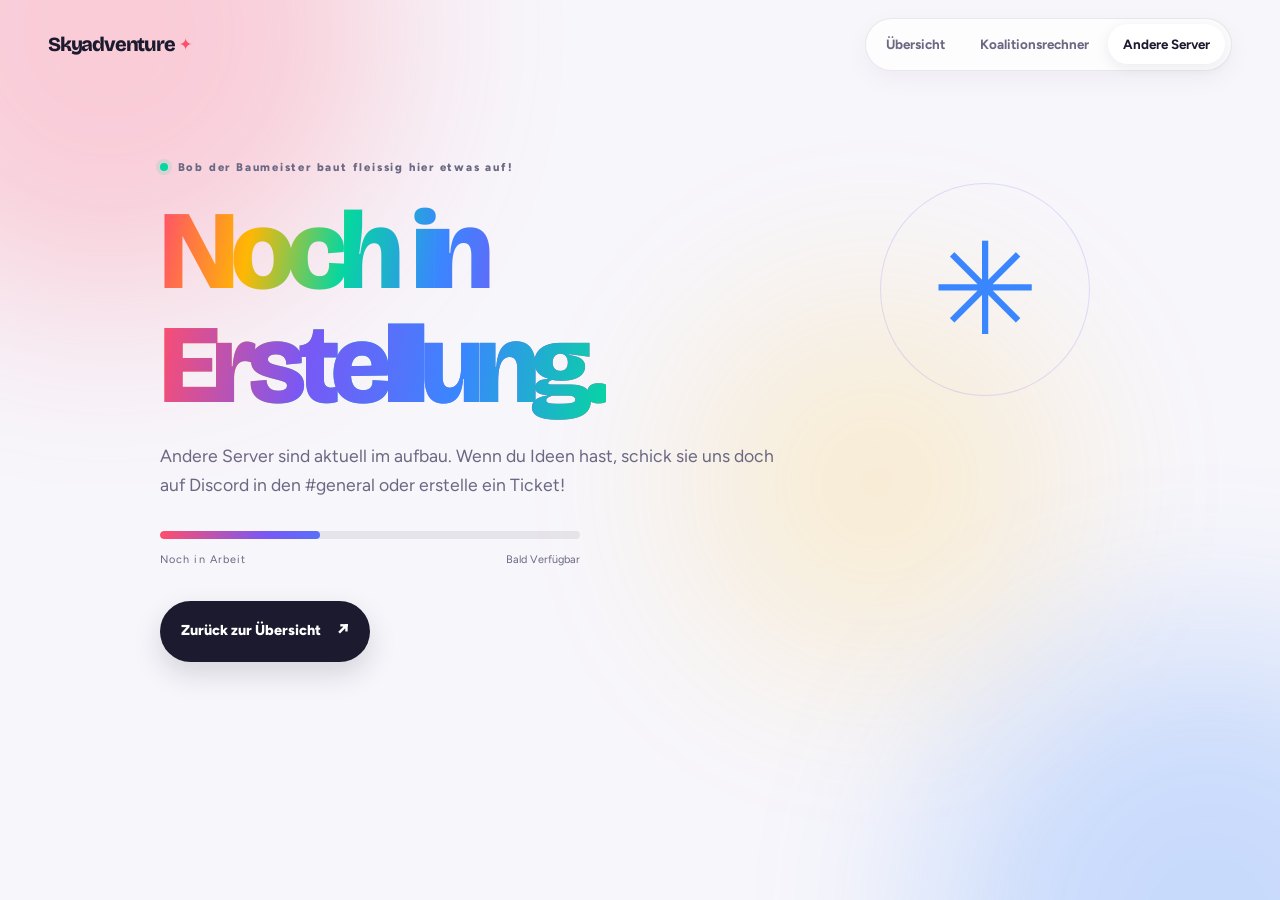
==== build.html @ 4685f1a4 "Add files via upload" ====
<!DOCTYPE html>
<html lang="de">
<head>
  <meta charset="UTF-8">
  <meta name="viewport" content="width=device-width, initial-scale=1">
  <title>Build in progress · Skyadventure</title>
  <link rel="preconnect" href="https://fonts.googleapis.com">
  <link rel="preconnect" href="https://fonts.gstatic.com" crossorigin>
  <link href="https://fonts.googleapis.com/css2?family=Bricolage+Grotesque:opsz,wght@12..96,400;12..96,600;12..96,800&family=Figtree:wght@400;500;600&display=swap" rel="stylesheet">
  <link rel="stylesheet" href="style.css">
</head>
<body class="build-page">
  <nav class="site-nav" aria-label="Hauptnavigation">
    <a class="nav-brand" href="index.html" aria-label="Skyadventure Homepage">Skyadventure<span>✦</span></a>
    <div class="nav-links">
      <a href="index.html" class="nav-link">Übersicht</a>
      <a href="koalitionsrechner.html" class="nav-link">Koalitionsrechner</a>
      <a href="build.html" class="nav-link active" aria-current="page">Andere Server</a>
    </div>
  </nav>
  <div class="blobs" aria-hidden="true"><span class="blob b1"></span><span class="blob b2"></span><span class="blob b3"></span></div>
  <main class="build-content">
    <div class="build-mark" aria-hidden="true"><span>✳</span></div>
    <span class="eyebrow"><span class="eyebrow-dot"></span> Bob der Baumeister baut fleissig hier etwas auf!</span>
    <h1 class="title">Noch in<br><span class="title-accent">Erstellung.</span></h1>
    <p class="lead">Andere Server sind aktuell im aufbau. Wenn du Ideen hast, schick sie uns doch auf Discord in den #general oder erstelle ein Ticket!</p>
    <div class="progress-track" aria-label="Development in progress"><span></span></div>
    <div class="build-meta"><span>Noch in Arbeit</span><span>Bald Verfügbar</span></div>
    <a class="primary-link" href="index.html">Zurück zur Übersicht <span aria-hidden="true">↗</span></a>
  </main>
</body>
</html>
---- style.css ----
/* =========================================================
   SKYADVENTURE — GESAMTES STYLESHEET
   Homepage, Build-Seite, Discord-CTA und Koalitionsrechner
   ========================================================= */

:root {
  --bg: #f7f6fb;
  --ink: #1b1a2e;
  --ink-soft: #6a6882;
  --card: rgba(255, 255, 255, 0.76);
  --line: rgba(27, 26, 46, 0.09);

  --c1: #ff4d6d;
  --c2: #ffb703;
  --c3: #3a86ff;
  --c4: #06d6a0;
  --purple: #7958f5;
  --discord: #5865f2;

  --radius: 26px;
  --font-display: "Bricolage Grotesque", "Segoe UI", system-ui, sans-serif;
  --font-body: "Figtree", "Segoe UI", system-ui, sans-serif;
  --ease: cubic-bezier(0.22, 1, 0.36, 1);
  --shadow-soft: 0 24px 60px -38px rgba(39, 31, 77, 0.32);
}

/* ---------- Reset & Grundlayout ---------- */
*,
*::before,
*::after {
  box-sizing: border-box;
}

html {
  -webkit-text-size-adjust: 100%;
  scroll-behavior: smooth;
  scroll-padding-top: 1.5rem;
}

body {
  min-height: 100vh;
  margin: 0;
  overflow-x: hidden;
  background: var(--bg);
  color: var(--ink);
  font-family: var(--font-body);
  font-size: 1rem;
  line-height: 1.65;
  -webkit-font-smoothing: antialiased;
}

img,
svg {
  max-width: 100%;
}

img {
  height: auto;
}

button,
a {
  -webkit-tap-highlight-color: transparent;
}

a {
  color: inherit;
}

button,
input,
textarea,
select {
  font: inherit;
}

:focus-visible {
  outline: 3px solid var(--c3);
  outline-offset: 4px;
}

::selection {
  color: #fff;
  background: var(--purple);
}

/* ---------- Sanfter, farbiger Hintergrund ---------- */
.blobs {
  position: fixed;
  z-index: 0;
  inset: 0;
  overflow: hidden;
  pointer-events: none;
}

.blob {
  position: absolute;
  width: 43vmax;
  height: 43vmax;
  border-radius: 50%;
  filter: blur(95px);
  opacity: 0.25;
  animation: blob-drift 30s ease-in-out infinite alternate;
  will-change: transform;
}

.b1 {
  top: -19vmax;
  left: -13vmax;
  background: var(--c1);
}

.b2 {
  right: -16vmax;
  bottom: -23vmax;
  background: var(--c3);
  animation-duration: 36s;
}

.b3 {
  top: 33%;
  left: 54%;
  width: 29vmax;
  height: 29vmax;
  background: var(--c2);
  opacity: 0.16;
  animation-duration: 42s;
}

@keyframes blob-drift {
  from { transform: translate3d(0, 0, 0) scale(1); }
  to { transform: translate3d(4vmax, 3vmax, 0) scale(1.09); }
}

@keyframes fade-up {
  from { opacity: 0; transform: translateY(16px); }
  to { opacity: 1; transform: translateY(0); }
}

@keyframes title-in {
  from { opacity: 0; transform: translateY(18px) scale(0.985); }
  to { opacity: 1; transform: translateY(0) scale(1); }
}

/* Farbübergang für Verlaufstext: Der gesamte Verlauf verändert sanft
   seinen Farbton, statt als sichtbarer Streifen über die Buchstaben zu wandern. */
@keyframes gradient-flow {
  from { filter: hue-rotate(0deg); }
  to   { filter: hue-rotate(360deg); }
}

@keyframes soft-pulse {
  0%, 100% { box-shadow: 0 0 0 0 rgba(6, 214, 160, 0); }
  50% { box-shadow: 0 0 0 7px rgba(6, 214, 160, 0.09); }
}

/* ---------- Navigation — auf allen Seiten ---------- */
.site-nav {
  position: relative;
  z-index: 10;
  display: flex;
  align-items: center;
  justify-content: space-between;
  gap: 1rem;
  width: min(100%, 1320px);
  margin: 0 auto;
  padding: 1.1rem clamp(1rem, 4vw, 3rem);
  animation: fade-up 650ms var(--ease) both;
}

.nav-brand,
.footer-brand {
  display: inline-flex;
  align-items: center;
  gap: 0.26rem;
  color: var(--ink);
  font-family: var(--font-display);
  font-size: 1.25rem;
  font-weight: 800;
  letter-spacing: -0.06em;
  text-decoration: none;
  white-space: nowrap;
}

.nav-brand span,
.footer-brand span {
  color: var(--c1);
  font-size: 0.82em;
  transition: transform 250ms var(--ease), color 250ms ease;
}

.nav-brand:hover span,
.footer-brand:hover span {
  color: var(--purple);
  transform: rotate(25deg) scale(1.15);
}

.nav-links {
  display: flex;
  align-items: center;
  gap: 0.25rem;
  padding: 0.35rem;
  border: 1px solid var(--line);
  border-radius: 999px;
  background: rgba(255, 255, 255, 0.72);
  box-shadow: 0 8px 26px rgba(39, 31, 77, 0.045);
  backdrop-filter: blur(16px);
  -webkit-backdrop-filter: blur(16px);
}

.nav-link {
  display: inline-flex;
  align-items: center;
  justify-content: center;
  min-height: 39px;
  padding: 0.55rem 0.95rem;
  border-radius: 999px;
  color: var(--ink-soft);
  font-size: 0.84rem;
  font-weight: 700;
  text-decoration: none;
  transition: color 200ms ease, background 200ms ease, transform 200ms var(--ease), box-shadow 200ms ease;
}

.nav-link:hover {
  color: var(--ink);
  background: rgba(27, 26, 46, 0.055);
  transform: translateY(-1px);
}

.nav-link.active {
  color: var(--ink);
  background: #fff;
  box-shadow: 0 4px 15px rgba(27, 26, 46, 0.08);
}

/* ---------- Allgemeine Seitencontainer ---------- */
.page,
.home-content,
.build-content {
  position: relative;
  z-index: 1;
  width: min(100%, 1160px);
  margin: 0 auto;
  padding: 2.5rem 1.25rem 3.5rem;
}

.calculator-page .page {
  width: min(100%, 1040px);
  padding-top: clamp(1.2rem, 4vw, 3rem);
}

/* ---------- Typografie & Titel ---------- */
.hero {
  margin-bottom: 2.5rem;
  text-align: center;
}

.title {
  margin: 0 0 1rem;
  font-family: var(--font-display);
  font-size: clamp(2.6rem, 7.2vw, 5rem);
  font-weight: 800;
  line-height: 1.02;
  letter-spacing: -0.055em;
  background: linear-gradient(100deg, var(--c1), var(--c2), var(--c4), var(--c3), var(--purple), var(--c1));
  background-size: 100% 100%;
  -webkit-background-clip: text;
  background-clip: text;
  color: transparent;
  animation: title-in 850ms var(--ease) both, gradient-flow 15s linear 850ms infinite;
}

.lead {
  max-width: 36rem;
  margin: 0 auto;
  color: var(--ink-soft);
  animation: fade-up 800ms var(--ease) 160ms both;
}

/* ---------- Homepage / Hero ---------- */
.home-content {
  max-width: 1200px;
  padding-top: 1.2rem;
}

.home-hero {
  padding-top: clamp(1rem, 4vw, 3.4rem);
  text-align: center;
}

.eyebrow {
  display: inline-flex;
  align-items: center;
  gap: 0.6rem;
  color: var(--ink-soft);
  font-size: 0.7rem;
  font-weight: 800;
  letter-spacing: 0.16em;
  animation: fade-up 650ms var(--ease) both;
}

.eyebrow-dot {
  width: 0.5rem;
  height: 0.5rem;
  flex: 0 0 0.5rem;
  border-radius: 50%;
  background: var(--c4);
  box-shadow: 0 0 0 4px rgba(6, 214, 160, 0.13);
  animation: soft-pulse 3s ease-in-out infinite;
}

.home-hero .title,
.build-content .title {
  margin: 1.1rem 0 1.2rem;
  font-size: clamp(3.2rem, 9vw, 7rem);
  letter-spacing: -0.065em;
}

.title-accent {
  background: linear-gradient(100deg, var(--c1), var(--purple), var(--c3), var(--c4));
  background-size: 100% 100%;
  -webkit-background-clip: text;
  background-clip: text;
  color: transparent;
  animation: gradient-flow 12s linear infinite;
}

/* In der Homepage-Hauptüberschrift reicht eine Animation am gesamten Titel. */
.home-hero .title-accent {
  animation: none;
}

.home-hero .lead,
.build-content .lead {
  max-width: 41rem;
  font-size: clamp(1rem, 1.6vw, 1.1rem);
}

.hero-actions {
  display: flex;
  flex-wrap: wrap;
  align-items: center;
  justify-content: center;
  gap: 1rem 1.4rem;
  margin: 1.8rem 0 3rem;
  animation: fade-up 750ms var(--ease) 250ms both;
}

.primary-link {
  display: inline-flex;
  align-items: center;
  justify-content: center;
  gap: 1rem;
  padding: 0.9rem 1.25rem;
  border: 1px solid rgba(27, 26, 46, 0.05);
  border-radius: 999px;
  background: var(--ink);
  color: #fff;
  font-size: 0.9rem;
  font-weight: 800;
  text-decoration: none;
  box-shadow: 0 12px 28px rgba(27, 26, 46, 0.15);
  transition: transform 220ms var(--ease), box-shadow 220ms ease, background 220ms ease;
}

.primary-link:hover {
  transform: translateY(-3px);
  background: #302d4d;
  box-shadow: 0 17px 32px rgba(27, 26, 46, 0.2);
}

.primary-link span {
  font-size: 1.15rem;
  transition: transform 200ms var(--ease);
}

.primary-link:hover span {
  transform: translate(2px, -2px);
}

.text-link {
  display: inline-flex;
  align-items: center;
  gap: 0.5rem;
  color: var(--ink-soft);
  font-size: 0.9rem;
  font-weight: 700;
  text-decoration: none;
  transition: color 180ms ease, gap 180ms ease;
}

.text-link:hover {
  gap: 0.75rem;
  color: var(--purple);
}

/* Hero-Bild */
.hero-art {
  position: relative;
  height: clamp(250px, 44vw, 520px);
  overflow: hidden;
  border: 1px solid rgba(255, 255, 255, 0.7);
  border-radius: 30px;
  background: linear-gradient(135deg, #dcd7f9, #cfe8f5 55%, #ffe1e9);
  box-shadow: 0 30px 70px -38px rgba(27, 26, 46, 0.4);
  text-align: left;
  isolation: isolate;
  animation: fade-up 850ms var(--ease) 100ms both;
}

.hero-art::after {
  position: absolute;
  z-index: 1;
  inset: 35% 0 0;
  background: linear-gradient(180deg, transparent, rgba(15, 17, 31, 0.62));
  content: "";
  pointer-events: none;
}

.hero-art img {
  display: block;
  width: 100%;
  height: 100%;
  object-fit: cover;
  transition: transform 850ms var(--ease), filter 850ms ease;
}

.hero-art:hover img {
  transform: scale(1.035);
  filter: saturate(1.08);
}

.image-caption {
  position: absolute;
  z-index: 2;
  right: 1.5rem;
  bottom: 1.25rem;
  left: 1.5rem;
  display: flex;
  justify-content: space-between;
  gap: 1rem;
  color: #fff;
  font-size: 0.72rem;
  font-weight: 700;
  letter-spacing: 0.1em;
  text-transform: uppercase;
}

/* ---------- Intro-Bereich ---------- */
.intro-section {
  display: grid;
  grid-template-columns: 0.7fr 1.3fr;
  gap: 2rem;
  padding: clamp(3.5rem, 8vw, 7rem) 0 2.5rem;
}

.section-kicker {
  display: inline-block;
  color: var(--ink-soft);
  font-size: 0.7rem;
  font-weight: 800;
  letter-spacing: 0.13em;
  line-height: 1.5;
}

.intro-copy {
  display: grid;
  grid-template-columns: 1fr 1fr;
  align-items: end;
  gap: 2rem;
}

.intro-copy h2 {
  margin: 0;
  font-family: var(--font-display);
  font-size: clamp(2rem, 4vw, 3.5rem);
  font-weight: 800;
  line-height: 1.05;
  letter-spacing: -0.05em;
}

.intro-copy p {
  margin: 0;
  color: var(--ink-soft);
  font-size: 0.96rem;
}

/* ---------- Bild-Highlights ---------- */
.feature-grid {
  display: grid;
  grid-template-columns: 1.2fr 1fr;
  grid-template-rows: 240px 240px;
  gap: 1rem;
}

.feature-card {
  position: relative;
  min-width: 0;
  overflow: hidden;
  border: 1px solid rgba(255, 255, 255, 0.7);
  border-radius: 24px;
  background: linear-gradient(135deg, #dcd7f9, #cfe8f5 55%, #ffe1e9);
  box-shadow: 0 18px 42px -32px rgba(27, 26, 46, 0.35);
  isolation: isolate;
  transition: transform 350ms var(--ease), box-shadow 350ms ease;
}

.feature-card:hover {
  transform: translateY(-4px);
  box-shadow: 0 25px 50px -32px rgba(27, 26, 46, 0.42);
}

.feature-large {
  grid-row: span 2;
}

.feature-card img {
  display: block;
  width: 100%;
  height: 100%;
  object-fit: cover;
  transition: transform 850ms var(--ease), filter 850ms ease;
}

.feature-card:hover img {
  transform: scale(1.045);
  filter: saturate(1.08);
}

.feature-card::after {
  position: absolute;
  z-index: 0;
  inset: 18% 0 0;
  background: linear-gradient(180deg, transparent, rgba(15, 17, 31, 0.8));
  content: "";
  pointer-events: none;
}

.feature-overlay {
  position: absolute;
  z-index: 1;
  right: 1.4rem;
  bottom: 1.25rem;
  left: 1.4rem;
  color: #fff;
}

.feature-overlay > span {
  color: #fff;
  font-size: 0.65rem;
  font-weight: 800;
  letter-spacing: 0.14em;
}

.feature-overlay h3 {
  margin: 0.45rem 0 0.25rem;
  font-family: var(--font-display);
  font-size: clamp(1.2rem, 2.4vw, 2rem);
  font-weight: 800;
  line-height: 1.1;
  letter-spacing: -0.035em;
}

.feature-overlay p {
  max-width: 38rem;
  margin: 0;
  color: rgba(255, 255, 255, 0.84);
  font-size: 0.85rem;
}

/* ---------- Grosses Zitat / Claim ---------- */
.home-quote {
  padding: clamp(4rem, 9vw, 7rem) 0;
  text-align: center;
}

.home-quote p {
  margin: 1rem 0 0.5rem;
  font-family: var(--font-display);
  font-size: clamp(2.5rem, 7vw, 5rem);
  font-weight: 800;
  line-height: 1.05;
  letter-spacing: -0.055em;
}

.home-quote p span {
  color: var(--c3);
}

.home-quote div {
  color: var(--ink-soft);
  font-size: 0.94rem;
}

/* ---------- Homepage-Mod-Galerie (falls vorhanden) ---------- */
.mods-section {
  margin: clamp(3.5rem, 8vw, 6.5rem) 0;
}

.mods-heading {
  display: flex;
  align-items: flex-end;
  justify-content: space-between;
  gap: 2rem;
  margin-bottom: 1.6rem;
}

.mods-heading h2,
.section-heading h2 {
  margin: 0.45rem 0 0;
  font-family: var(--font-display);
  font-size: clamp(2rem, 4.7vw, 3.4rem);
  font-weight: 800;
  line-height: 1.06;
  letter-spacing: -0.05em;
}

.mods-title-accent,
.heading-accent {
  background: linear-gradient(100deg, var(--c3), var(--purple), var(--c1));
  background-size: 100% 100%;
  -webkit-background-clip: text;
  background-clip: text;
  color: transparent;
  animation: gradient-flow 14s linear infinite;
}

.mods-intro,
.section-heading > p {
  max-width: 340px;
  margin: 0;
  color: var(--ink-soft);
  font-size: 0.9rem;
}

.mods-grid,
.mod-grid {
  display: grid;
  grid-template-columns: repeat(3, minmax(0, 1fr));
  align-items: stretch;
  gap: 1.1rem;
}

.mod-card {
  min-width: 0;
  overflow: hidden;
  border: 1px solid rgba(27, 26, 46, 0.075);
  border-radius: 23px;
  background: rgba(255, 255, 255, 0.84);
  box-shadow: 0 18px 42px -32px rgba(39, 31, 77, 0.35);
  transition: transform 260ms var(--ease), box-shadow 260ms ease;
}

.mod-card:hover {
  transform: translateY(-5px);
  box-shadow: 0 26px 48px -32px rgba(39, 31, 77, 0.42);
}

.mod-image-wrap {
  position: relative;
  overflow: hidden;
  aspect-ratio: 4 / 3;
  background: linear-gradient(135deg, #dcd7f9, #cfe8f5 55%, #ffe1e9);
}

.mod-image {
  display: block;
  width: 100%;
  height: 100%;
  object-fit: cover;
  transition: transform 700ms var(--ease), filter 700ms ease;
}

.mod-card:hover .mod-image {
  transform: scale(1.045);
  filter: saturate(1.08);
}

.mod-image-label,
.mod-tag {
  position: absolute;
  display: inline-flex;
  align-items: center;
  border-radius: 8px;
  font-size: 0.65rem;
  font-weight: 900;
  letter-spacing: 0.08em;
}

.mod-image-label {
  top: 0.8rem;
  left: 0.8rem;
  padding: 0.4rem 0.65rem;
  border: 1px solid rgba(255, 255, 255, 0.25);
  background: rgba(27, 26, 46, 0.68);
  color: #fff;
  backdrop-filter: blur(8px);
}

.mod-content,
.mod-card-content {
  padding: 1.15rem 1.2rem 1.35rem;
}

.mod-content h3,
.mod-card-content h3 {
  margin: 0.15rem 0 0.55rem;
  font-family: var(--font-display);
  font-size: 1.32rem;
  font-weight: 800;
  line-height: 1.15;
  letter-spacing: -0.03em;
}

.mod-content p,
.mod-card-content p {
  margin: 0;
  color: var(--ink-soft);
  font-size: 0.86rem;
  line-height: 1.6;
}

.mod-tags {
  display: flex;
  flex-wrap: wrap;
  gap: 0.4rem;
  margin-bottom: 0.65rem;
}

.mod-tag {
  position: static;
  padding: 0.32rem 0.58rem;
  border: 0;
}

.tag-purple { color: #6843e5; background: #eee8ff; }
.tag-pink { color: #d42d72; background: #ffe8f1; }
.tag-blue { color: #2769cf; background: #e5efff; }
.tag-mint { color: #07876b; background: #dff9f1; }
.tag-orange { color: #bd681a; background: #fff0df; }
.tag-yellow { color: #926200; background: #fff4cf; }

/* ---------- Zentrales Beschreibungsfeld ---------- */
.about-section {
  margin: clamp(4rem, 8vw, 7rem) 0 3rem;
}

.about-panel {
  position: relative;
  isolation: isolate;
  max-width: 900px;
  margin: 0 auto;
  padding: clamp(2.4rem, 7vw, 5rem) clamp(1.3rem, 5vw, 4rem);
  overflow: hidden;
  border: 1px solid rgba(121, 88, 245, 0.13);
  border-radius: 32px;
  background:
    radial-gradient(ellipse at 8% 0%, rgba(255, 183, 3, 0.13), transparent 37%),
    radial-gradient(ellipse at 92% 100%, rgba(58, 134, 255, 0.14), transparent 38%),
    rgba(255, 255, 255, 0.8);
  box-shadow: var(--shadow-soft);
  text-align: center;
}

.about-number {
  position: absolute;
  z-index: -1;
  top: 0.1rem;
  right: 1.2rem;
  color: rgba(121, 88, 245, 0.07);
  font-family: var(--font-display);
  font-size: clamp(6rem, 15vw, 11rem);
  font-weight: 800;
  line-height: 1;
  pointer-events: none;
}

.about-panel h2 {
  max-width: 760px;
  margin: 0.65rem auto 1.25rem;
  font-family: var(--font-display);
  font-size: clamp(2rem, 5vw, 3.8rem);
  font-weight: 800;
  line-height: 1.06;
  letter-spacing: -0.055em;
  background: linear-gradient(100deg, var(--c3), var(--purple), var(--c1));
  background-size: 100% 100%;
  -webkit-background-clip: text;
  background-clip: text;
  color: transparent;
  animation: gradient-flow 14s linear infinite;
}

.about-text {
  max-width: 700px;
  margin: 0 auto;
  color: var(--ink-soft);
  font-size: clamp(0.95rem, 1.5vw, 1.08rem);
  line-height: 1.85;
}

.about-accent {
  width: 64px;
  height: 5px;
  margin: 1.8rem auto 0;
  border-radius: 999px;
  background: linear-gradient(90deg, var(--c1), var(--c2), var(--c4), var(--c3));
}

/* ---------- Discord: beide möglichen HTML-Klassen funktionieren ---------- */
.discord-cta {
  position: relative;
  z-index: 1;
  isolation: isolate;
  display: flex;
  align-items: center;
  justify-content: space-between;
  gap: 1.8rem;
  margin: clamp(2rem, 5vw, 3.5rem) 0;
  padding: clamp(1.45rem, 4vw, 2.6rem);
  overflow: hidden;
  border: 1px solid rgba(88, 101, 242, 0.17);
  border-radius: 28px;
  background:
    radial-gradient(ellipse at 92% 10%, rgba(88, 101, 242, 0.15), transparent 45%),
    radial-gradient(ellipse at 8% 100%, rgba(255, 77, 109, 0.10), transparent 45%),
    rgba(255, 255, 255, 0.84);
  box-shadow: 0 22px 55px -38px rgba(88, 101, 242, 0.42);
  animation: fade-up 750ms var(--ease) 100ms both;
}

.discord-glow {
  position: absolute;
  z-index: -1;
  top: -100px;
  right: 15%;
  width: 220px;
  height: 220px;
  border-radius: 50%;
  background: var(--discord);
  opacity: 0.11;
  filter: blur(65px);
  pointer-events: none;
}

.discord-copy {
  max-width: 36rem;
}

.discord-kicker {
  color: var(--discord);
}

.discord-copy h2 {
  margin: 0.55rem 0 0.75rem;
  font-family: var(--font-display);
  font-size: clamp(1.8rem, 4vw, 2.8rem);
  font-weight: 800;
  line-height: 1.08;
  letter-spacing: -0.05em;
}

.discord-gradient {
  background: linear-gradient(100deg, var(--discord), var(--purple), var(--c1));
  background-size: 100% 100%;
  -webkit-background-clip: text;
  background-clip: text;
  color: transparent;
  animation: gradient-flow 13s linear infinite;
}

.discord-copy p {
  max-width: 35rem;
  margin: 0;
  color: var(--ink-soft);
  font-size: 0.96rem;
}

.discord-tags {
  display: flex;
  flex-wrap: wrap;
  gap: 0.45rem;
  margin-top: 1rem;
}

.discord-tags span {
  padding: 0.33rem 0.7rem;
  border-radius: 999px;
  color: #5944ce;
  background: #eeebff;
  font-size: 0.72rem;
  font-weight: 800;
}

.discord-tags span:nth-child(2) { color: #c62e68; background: #ffe9f1; }
.discord-tags span:nth-child(3) { color: #087c61; background: #e2faf2; }

/*
   DISCORD-KNOPF:
   Deckt sowohl <a class="discord-box"> als auch
   <a class="discord-button"> ab. Das Icon bleibt klein.
*/
a.discord-box,
a.discord-button {
  position: relative;
  display: inline-flex;
  flex: 0 0 auto;
  align-items: center;
  justify-content: center;
  gap: 0.65rem;
  min-height: 52px;
  padding: 0.85rem 1.3rem;
  border: 1px solid rgba(255, 255, 255, 0.3);
  border-radius: 16px;
  background: linear-gradient(120deg, #5865f2, #7161ee);
  color: #fff !important;
  font-family: var(--font-body);
  font-size: 0.94rem;
  font-weight: 800;
  line-height: 1.2;
  text-align: center;
  text-decoration: none !important;
  box-shadow: 0 9px 22px rgba(88, 101, 242, 0.25);
  cursor: pointer;
  transition: transform 200ms var(--ease), box-shadow 200ms ease, background 200ms ease, filter 200ms ease;
}

a.discord-box strong,
a.discord-button strong {
  color: inherit;
  font: inherit;
}

a.discord-box:hover,
a.discord-button:hover {
  transform: translateY(-3px);
  background: linear-gradient(120deg, #4c59e7, #8055eb);
  color: #fff !important;
  box-shadow: 0 14px 30px rgba(88, 101, 242, 0.32);
  filter: saturate(1.08);
}

a.discord-box:active,
a.discord-button:active {
  transform: translateY(0) scale(0.99);
  box-shadow: 0 5px 13px rgba(88, 101, 242, 0.22);
}

a.discord-box:focus-visible,
a.discord-button:focus-visible {
  outline: 3px solid #a5b4fc;
  outline-offset: 4px;
}

/* Varianten mit Icon und/oder zweizeiligem Button-Text */
.discord-icon,
.discord-button-icon {
  display: grid;
  flex: 0 0 28px;
  place-items: center;
  width: 28px;
  height: 28px;
}

.discord-icon svg,
.discord-button-icon svg {
  display: block;
  width: 22px !important;
  height: 22px !important;
  max-width: 22px;
  max-height: 22px;
}

.discord-button-text {
  display: flex;
  flex-direction: column;
  gap: 0.15rem;
  text-align: left;
}

.discord-button-text strong {
  font-size: 0.9rem;
  font-weight: 800;
}

.discord-button-text small {
  color: rgba(255, 255, 255, 0.82);
  font-size: 0.7rem;
  font-weight: 500;
}

.discord-arrow {
  margin-left: 0.2rem;
  font-size: 1.1rem;
  transition: transform 200ms var(--ease);
}

.discord-button:hover .discord-arrow {
  transform: translate(2px, -2px);
}

/* ---------- Build-in-progress-Seite ---------- */
.build-content {
  display: flex;
  min-height: 75vh;
  flex-direction: column;
  align-items: flex-start;
  justify-content: center;
  max-width: 1000px;
  padding-top: 3rem;
  padding-bottom: 5rem;
}

.build-content .title {
  text-align: left;
}

.build-content .lead {
  max-width: 40rem;
  margin: 0;
  text-align: left;
}

.build-mark {
  position: absolute;
  top: 14%;
  right: 5%;
  display: grid;
  width: clamp(110px, 17vw, 210px);
  aspect-ratio: 1;
  place-items: center;
  border: 1px solid rgba(121, 88, 245, 0.18);
  border-radius: 50%;
  color: var(--c3);
  font-size: clamp(4rem, 10vw, 8rem);
  animation: slow-spin 30s linear infinite;
}

@keyframes slow-spin {
  to { transform: rotate(360deg); }
}

.progress-track {
  width: min(100%, 420px);
  height: 8px;
  margin: 2rem 0 0.7rem;
  overflow: hidden;
  border-radius: 999px;
  background: rgba(27, 26, 46, 0.08);
}

.progress-track span {
  display: block;
  width: 38%;
  height: 100%;
  border-radius: inherit;
  background: linear-gradient(90deg, var(--c1), var(--purple), var(--c3), var(--c4));
  background-size: 200% 100%;
  animation: progress-glow 4s linear infinite;
}

@keyframes progress-glow {
  to { background-position: 200% 0; }
}

.build-meta {
  display: flex;
  justify-content: space-between;
  gap: 1rem;
  width: min(100%, 420px);
  margin-bottom: 2rem;
  color: var(--ink-soft);
  font-size: 0.68rem;
  letter-spacing: 0.1em;
}

.build-meta span:last-child { letter-spacing: 0; }

/* ---------- Koalitionsrechner: Warnungen, Diagramm, Parteien ---------- */
#konfig[hidden] { display: none !important; }

.notices {
  display: grid;
  gap: 0.6rem;
  margin: 0 0 1.5rem;
}

.notices:empty { display: none; }

.notice {
  margin: 0;
  padding: 0.8rem 1.1rem;
  border: 1.5px solid rgba(255, 183, 3, 0.75);
  border-radius: 16px;
  background: rgba(255, 183, 3, 0.16);
  font-size: 0.92rem;
  font-weight: 600;
  animation: fade-up 550ms var(--ease) both;
}

.stage {
  padding: clamp(0.75rem, 3vw, 2rem) clamp(0.5rem, 3vw, 2rem) 0.5rem;
  border: 1px solid var(--line);
  border-radius: var(--radius);
  background: var(--card);
  box-shadow: 0 30px 60px -30px rgba(58, 40, 120, 0.25);
  backdrop-filter: blur(14px);
  -webkit-backdrop-filter: blur(14px);
  animation: fade-up 700ms var(--ease) 100ms both;
}

#parliament {
  display: block;
  width: 100%;
  height: auto;
  overflow: visible;
}

.seat {
  transform-box: fill-box;
  transform-origin: center;
  transition: opacity 450ms var(--ease), transform 450ms var(--ease), filter 450ms var(--ease);
  animation: seat-in 600ms var(--ease) backwards;
}

.seat.dim { opacity: 0.14; transform: scale(0.72); }
.seat.lit { transform: scale(1.12); }

@keyframes seat-in {
  from { opacity: 0; transform: scale(0); }
  to { opacity: 1; transform: scale(1); }
}

.center-number {
  fill: var(--ink);
  font-family: var(--font-display);
  font-size: 74px;
  font-weight: 800;
  letter-spacing: -0.04em;
}

.center-label {
  fill: var(--ink-soft);
  font-family: var(--font-body);
  font-size: 15px;
}

.parties {
  display: grid;
  grid-template-columns: repeat(auto-fit, minmax(170px, 1fr));
  gap: 1rem;
  margin: 1.25rem 0;
}

.party {
  --pc: var(--c1);
  position: relative;
  overflow: hidden;
  padding: 1.1rem 1.25rem 1.2rem;
  border: 1.5px solid var(--line);
  border-radius: 22px;
  background: var(--card);
  color: inherit;
  font: inherit;
  text-align: left;
  cursor: pointer;
  box-shadow: 0 10px 30px -26px rgba(27, 26, 46, 0.3);
  backdrop-filter: blur(10px);
  -webkit-backdrop-filter: blur(10px);
  transition: transform 300ms var(--ease), border-color 300ms ease, background 300ms ease, box-shadow 300ms ease;
}

.party::before {
  position: absolute;
  z-index: 0;
  inset: 0;
  transform: translateY(102%);
  background: var(--pc);
  content: "";
  opacity: 0;
  transition: transform 450ms var(--ease), opacity 450ms ease;
}

.party > * { position: relative; z-index: 1; }
.party:hover { transform: translateY(-3px); box-shadow: 0 15px 32px -22px rgba(27, 26, 46, 0.35); }
.party:active { transform: scale(0.985); }

.party[aria-pressed="true"] {
  border-color: var(--pc);
  color: #fff;
  box-shadow: 0 18px 34px -16px var(--pc);
}

.party[aria-pressed="true"]::before { transform: translateY(0); opacity: 1; }

.party-name {
  display: flex;
  align-items: center;
  gap: 0.55rem;
  font-weight: 700;
}

.dot {
  width: 0.8rem;
  height: 0.8rem;
  flex: 0 0 0.8rem;
  border-radius: 50%;
  background: var(--pc);
  transition: background 300ms ease, transform 300ms var(--ease);
}

.party[aria-pressed="true"] .dot { transform: scale(1.2); background: #fff; }

.party-seats {
  margin-top: 0.35rem;
  font-family: var(--font-display);
  font-size: 2.6rem;
  font-weight: 800;
  line-height: 1;
  letter-spacing: -0.04em;
}

.party-share {
  display: block;
  font-size: 0.88rem;
  opacity: 0.76;
}

.party.is-out {
  border-style: dashed;
  background: rgba(27, 26, 46, 0.045);
  cursor: not-allowed;
  box-shadow: none;
  backdrop-filter: none;
  -webkit-backdrop-filter: none;
}

.party.is-out:hover,
.party.is-out:active { transform: none; }
.party.is-out .dot { background: #b9b8c6; }
.party.is-out .party-name,
.party.is-out .party-seats { color: #8f8da3; }

.party-note {
  display: block;
  margin-top: 0.6rem;
  color: var(--ink-soft);
  font-size: 0.82rem;
  font-weight: 600;
  line-height: 1.4;
}

.alert-wrap {
  display: grid;
  grid-template-rows: 0fr;
  margin: 0;
  opacity: 0;
  transition: grid-template-rows 450ms var(--ease), opacity 350ms ease, margin 450ms var(--ease);
}

.alert-wrap.show {
  grid-template-rows: 1fr;
  margin: 0 0 1rem;
  opacity: 1;
}

.alert-inner { min-height: 0; overflow: hidden; }

.alert {
  display: flex;
  align-items: flex-start;
  gap: 0.9rem;
  padding: 1rem 1.25rem;
  border: 1.5px solid var(--c1);
  border-radius: 20px;
  background: rgba(255, 77, 109, 0.11);
}

.alert-icon {
  display: grid;
  flex: 0 0 1.7rem;
  place-items: center;
  width: 1.7rem;
  height: 1.7rem;
  border-radius: 50%;
  background: var(--c1);
  color: #fff;
  font-family: var(--font-display);
  font-weight: 800;
}

.alert p { margin: 0; }
.alert p + p { margin-top: 0.4rem; }

.status {
  padding: 1.4rem 1.5rem;
  border: 1px solid var(--line);
  border-radius: var(--radius);
  background: var(--card);
  box-shadow: 0 16px 40px -34px rgba(27, 26, 46, 0.3);
  backdrop-filter: blur(14px);
  -webkit-backdrop-filter: blur(14px);
}

.meter {
  position: relative;
  height: 14px;
  overflow: visible;
  border-radius: 999px;
  background: rgba(27, 26, 46, 0.075);
}

.meter-fill {
  position: absolute;
  inset: 0 auto 0 0;
  width: 0;
  border-radius: inherit;
  background: var(--ink-soft);
  transition: width 700ms var(--ease), background 400ms ease;
}

.meter-fill.win {
  background: linear-gradient(90deg, var(--c4), var(--c3));
  animation: meter-win 1.2s ease-out 1;
}

.meter-mark {
  position: absolute;
  top: -6px;
  bottom: -6px;
  width: 3px;
  transform: translateX(-50%);
  border-radius: 3px;
  background: var(--ink);
}

@keyframes meter-win {
  0% { box-shadow: 0 0 0 0 rgba(6, 214, 160, 0.45); }
  100% { box-shadow: 0 0 0 15px rgba(6, 214, 160, 0); }
}

.status-row {
  display: flex;
  flex-wrap: wrap;
  align-items: center;
  justify-content: space-between;
  gap: 0.75rem 1rem;
  margin-top: 1.1rem;
}

.status-text { margin: 0; font-weight: 600; }
.status-text strong { font-family: var(--font-display); font-weight: 800; }
.status-text.win strong { color: #049a75; }

.reset {
  padding: 0.5rem 1.1rem;
  border: 1.5px solid var(--line);
  border-radius: 999px;
  background: transparent;
  color: var(--ink);
  font-size: 0.9rem;
  font-weight: 700;
  cursor: pointer;
  transition: background 200ms ease, border-color 200ms ease, transform 200ms ease, opacity 200ms ease;
}

.reset:hover { transform: translateY(-1px); border-color: var(--ink-soft); background: #fff; }
.reset:disabled { opacity: 0.35; cursor: default; pointer-events: none; }

.info {
  display: grid;
  grid-template-columns: repeat(3, minmax(0, 1fr));
  gap: 2rem;
  margin: 3.5rem 0 2.5rem;
}

.info article { padding-top: 1rem; border-top: 2px solid rgba(121, 88, 245, 0.2); }
.info h2 { margin: 0 0 0.4rem; font-family: var(--font-display); font-size: 1.25rem; font-weight: 800; letter-spacing: -0.025em; }
.info p { margin: 0; color: var(--ink-soft); font-size: 0.93rem; }

.footer {
  color: var(--ink-soft);
  font-size: 0.85rem;
  text-align: center;
}

.footer p { margin: 0; }

.home-footer {
  display: flex;
  align-items: center;
  justify-content: space-between;
  gap: 1rem;
  padding-top: 1.5rem;
  border-top: 1px solid var(--line);
  color: var(--ink-soft);
  font-size: 0.7rem;
  letter-spacing: 0.08em;
}

.home-footer em { font-style: normal; letter-spacing: 0; }

/* ---------- Responsive ---------- */
@media (max-width: 850px) {
  .mods-grid,
  .mod-grid {
    grid-template-columns: repeat(2, minmax(0, 1fr));
  }

  .mods-heading {
    align-items: flex-start;
    flex-direction: column;
    gap: 0.8rem;
  }

  .mods-intro { max-width: 42rem; }
}

@media (max-width: 720px) {
  .site-nav {
    align-items: flex-start;
    flex-wrap: wrap;
    padding-top: 0.8rem;
  }

  .nav-brand { padding-top: 0.45rem; }

  .nav-links {
    max-width: 100%;
    flex-wrap: wrap;
    justify-content: center;
    gap: 0.12rem;
    border-radius: 18px;
  }

  .nav-link {
    min-height: 35px;
    padding: 0.45rem 0.65rem;
    font-size: 0.75rem;
  }

  .home-content,
  .build-content { padding-top: 1rem; }

  .intro-section {
    grid-template-columns: 1fr;
    gap: 1rem;
  }

  .intro-copy {
    grid-template-columns: 1fr;
    gap: 1rem;
  }

  .feature-grid {
    grid-template-columns: 1fr;
    grid-template-rows: 310px 245px 245px;
  }

  .feature-large { grid-row: auto; }

  .image-caption {
    right: 1rem;
    left: 1rem;
    font-size: 0.62rem;
  }

  .discord-cta {
    align-items: flex-start;
    flex-direction: column;
    gap: 1.25rem;
  }

  a.discord-box,
  a.discord-button {
    align-self: flex-start;
  }

  .parties { grid-template-columns: 1fr; }

  .party {
    display: flex;
    flex-wrap: wrap;
    align-items: center;
    justify-content: space-between;
    gap: 0.85rem;
    padding: 1rem 1.2rem;
  }

  .party-note { flex-basis: 100%; margin-top: 0; }
  .party-seats { margin: 0; font-size: 2rem; }
  .party-share { display: none; }
  .info { grid-template-columns: 1fr; gap: 1.4rem; }
  .build-mark { top: 7%; right: 7%; opacity: 0.38; }
  .build-content .title { font-size: clamp(3.2rem, 16vw, 5rem); }
  .home-footer { align-items: flex-start; }
}

@media (max-width: 540px) {
  .page { padding-right: 1rem; padding-left: 1rem; }
  .home-content,
  .build-content { padding-right: 1rem; padding-left: 1rem; }

  .home-hero .title,
  .build-content .title { font-size: clamp(2.8rem, 14vw, 4.6rem); }

  .mod-grid,
  .mods-grid { grid-template-columns: 1fr; }

  .mod-image-wrap { aspect-ratio: 16 / 10; }

  .discord-copy h2 { font-size: clamp(1.8rem, 8vw, 2.5rem); }

  a.discord-box,
  a.discord-button {
    max-width: 100%;
    padding: 0.85rem 1.15rem;
  }

  .home-footer {
    align-items: flex-start;
    flex-direction: column;
  }

  .status { padding: 1.1rem; }
  .status-row { align-items: flex-start; }
}

/* ---------- Bewegungen für Nutzer mit reduzierter Bewegung ---------- */
@media (prefers-reduced-motion: reduce) {
  html { scroll-behavior: auto; }

  *,
  *::before,
  *::after {
    animation-duration: 0.01ms !important;
    animation-iteration-count: 1 !important;
    scroll-behavior: auto !important;
    transition-duration: 0.01ms !important;
  }
}

/* =========================================================
   SHOWCASE-SEKTION: vier Bildkarten (nach Screenshot repariert)
   Erwartete HTML-Klassen: showcase-section, showcase-heading,
   showcase-grid, showcase-card, showcase-image, showcase-content
   ========================================================= */
.showcase-section {
  position: relative;
  z-index: 1;
  width: min(100% - 2rem, 1120px);
  margin: clamp(3.5rem, 8vw, 6.5rem) auto;
  padding: 0;
}

.showcase-heading {
  max-width: 720px;
  margin: 0 0 clamp(1.5rem, 4vw, 2.4rem);
}

.showcase-heading .section-kicker {
  display: inline-flex;
  align-items: center;
  gap: .45rem;
  color: var(--purple);
  font-size: .72rem;
  font-weight: 800;
  letter-spacing: .12em;
  text-transform: uppercase;
}

.showcase-heading h2 {
  margin: .55rem 0 .7rem;
  font-family: var(--font-display);
  font-size: clamp(2rem, 4.5vw, 3.25rem);
  font-weight: 800;
  line-height: 1.08;
  letter-spacing: -.045em;
}

.showcase-heading h2 span {
  color: var(--purple);
}

.showcase-heading > p {
  max-width: 580px;
  margin: 0;
  color: var(--ink-soft);
  font-size: .97rem;
  line-height: 1.75;
}

.showcase-grid {
  display: grid;
  grid-template-columns: repeat(2, minmax(0, 1fr));
  align-items: stretch;
  gap: clamp(1rem, 2.6vw, 1.65rem);
}

.showcase-card {
  display: flex;
  min-width: 0;
  flex-direction: column;
  overflow: hidden;
  border: 1px solid var(--line);
  border-radius: 24px;
  background: rgba(255, 255, 255, .78);
  box-shadow: 0 18px 48px -34px rgba(39, 31, 77, .36);
  backdrop-filter: blur(12px);
  -webkit-backdrop-filter: blur(12px);
  animation: fade-up 650ms var(--ease) both;
  transition: transform 280ms var(--ease), box-shadow 280ms ease, border-color 280ms ease;
}

.showcase-card:nth-child(2) { animation-delay: 80ms; }
.showcase-card:nth-child(3) { animation-delay: 150ms; }
.showcase-card:nth-child(4) { animation-delay: 220ms; }

.showcase-card:hover {
  transform: translateY(-5px);
  border-color: rgba(121, 88, 245, .23);
  box-shadow: 0 26px 55px -34px rgba(39, 31, 77, .45);
}

.showcase-image {
  position: relative;
  isolation: isolate;
  width: 100%;
  aspect-ratio: 16 / 9;
  overflow: hidden;
  background: linear-gradient(135deg, #e9e2ff, #dceeff 55%, #ffe1eb);
}

.showcase-image::after {
  position: absolute;
  z-index: 1;
  inset: 45% 0 0;
  content: "";
  pointer-events: none;
  background: linear-gradient(180deg, transparent, rgba(22, 20, 42, .20));
}

.showcase-image img {
  display: block;
  width: 100%;
  height: 100%;
  object-fit: cover;
  object-position: center;
  transition: transform 650ms var(--ease), filter 450ms ease;
}

.showcase-card:hover .showcase-image img {
  transform: scale(1.045);
  filter: saturate(1.06);
}

.showcase-number {
  position: absolute;
  z-index: 2;
  top: .85rem;
  left: .85rem;
  display: inline-flex;
  align-items: center;
  justify-content: center;
  min-width: 2.45rem;
  min-height: 1.95rem;
  padding: .25rem .55rem;
  border: 1px solid rgba(255, 255, 255, .38);
  border-radius: 9px;
  background: rgba(27, 26, 46, .68);
  color: #fff;
  font-size: .7rem;
  font-weight: 800;
  letter-spacing: .09em;
  backdrop-filter: blur(8px);
}

.showcase-content {
  display: flex;
  flex: 1;
  flex-direction: column;
  align-items: flex-start;
  padding: clamp(1.15rem, 2.5vw, 1.65rem);
}

.showcase-content h3 {
  margin: 0 0 .55rem;
  color: var(--ink);
  font-family: var(--font-display);
  font-size: clamp(1.25rem, 2.4vw, 1.65rem);
  font-weight: 800;
  line-height: 1.18;
  letter-spacing: -.025em;
}

.showcase-content p {
  margin: 0 0 1.1rem;
  color: var(--ink-soft);
  font-size: .91rem;
  line-height: 1.75;
}

.showcase-tag {
  display: inline-flex;
  align-items: center;
  margin-top: auto;
  padding: .4rem .72rem;
  border: 0;
  border-radius: 8px;
  font-size: .68rem;
  font-weight: 900;
  line-height: 1.3;
  letter-spacing: .075em;
  transition: transform 220ms var(--ease);
}

.showcase-card:hover .showcase-tag { transform: translateY(-2px); }
.tag-violet { background: #eee8ff; color: #6843e5; }
.tag-pink   { background: #ffe8f1; color: #c72869; }
.tag-blue   { background: #e5efff; color: #2769cf; }
.tag-mint   { background: #dff9f1; color: #087c61; }

@media (max-width: 640px) {
  .showcase-section { width: min(100% - 1.5rem, 1120px); }
  .showcase-grid { grid-template-columns: minmax(0, 1fr); gap: 1.15rem; }
  .showcase-image { aspect-ratio: 16 / 10; }
  .showcase-content { padding: 1.2rem; }
}

@media (prefers-reduced-motion: reduce) {
  .showcase-card { animation: none; transition: none; }
  .showcase-card:hover,
  .showcase-card:hover .showcase-image img,
  .showcase-card:hover .showcase-tag { transform: none; }
  .showcase-image img,
  .showcase-tag { transition: none; }
}
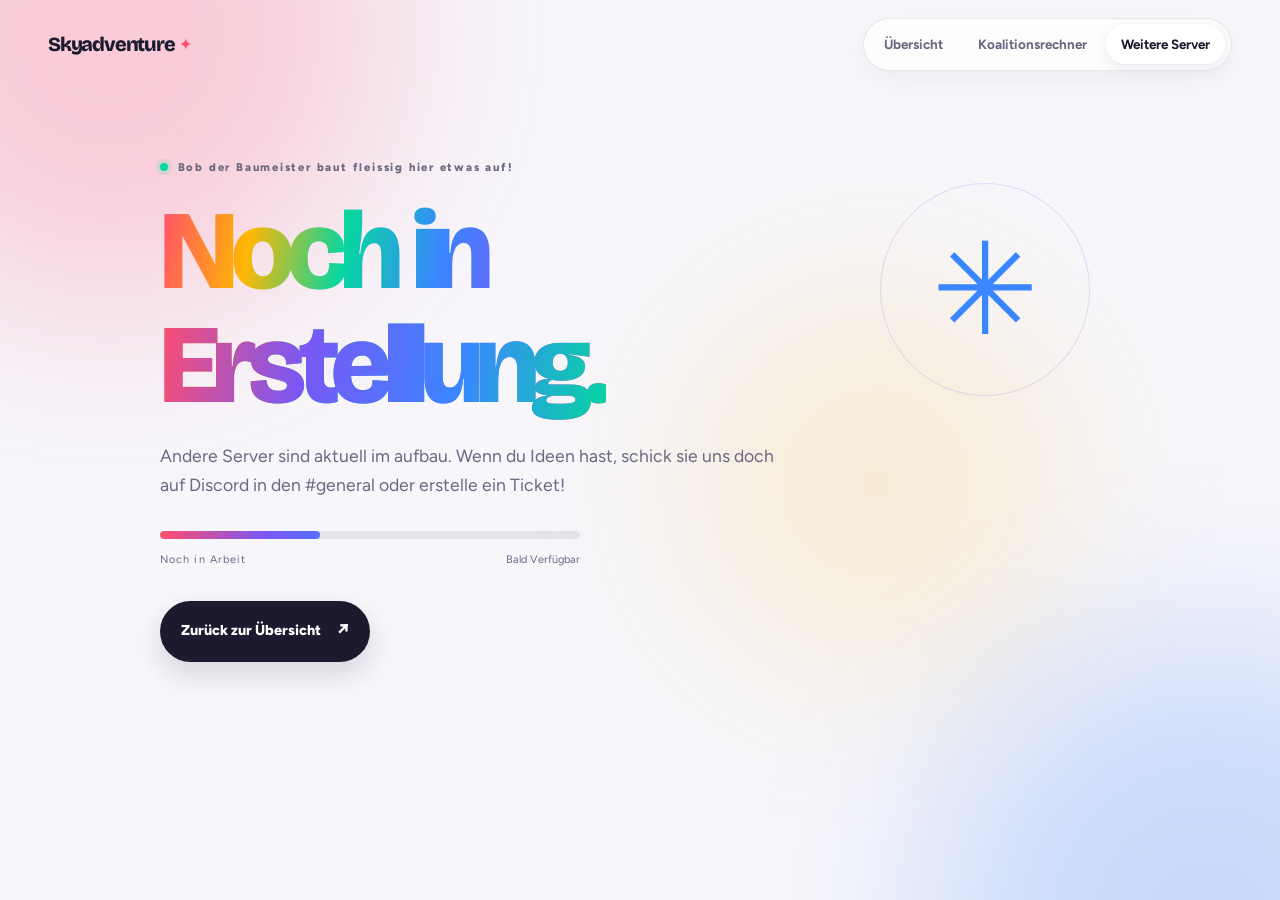
==== commit dbfc4c0b: "Update build.html" ====
--- a/build.html
+++ b/build.html
@@ -15,7 +15,7 @@
     <div class="nav-links">
       <a href="index.html" class="nav-link">Übersicht</a>
       <a href="koalitionsrechner.html" class="nav-link">Koalitionsrechner</a>
-      <a href="build.html" class="nav-link active" aria-current="page">Andere Server</a>
+      <a href="build.html" class="nav-link active" aria-current="page">Weitere Server</a>
     </div>
   </nav>
   <div class="blobs" aria-hidden="true"><span class="blob b1"></span><span class="blob b2"></span><span class="blob b3"></span></div>
